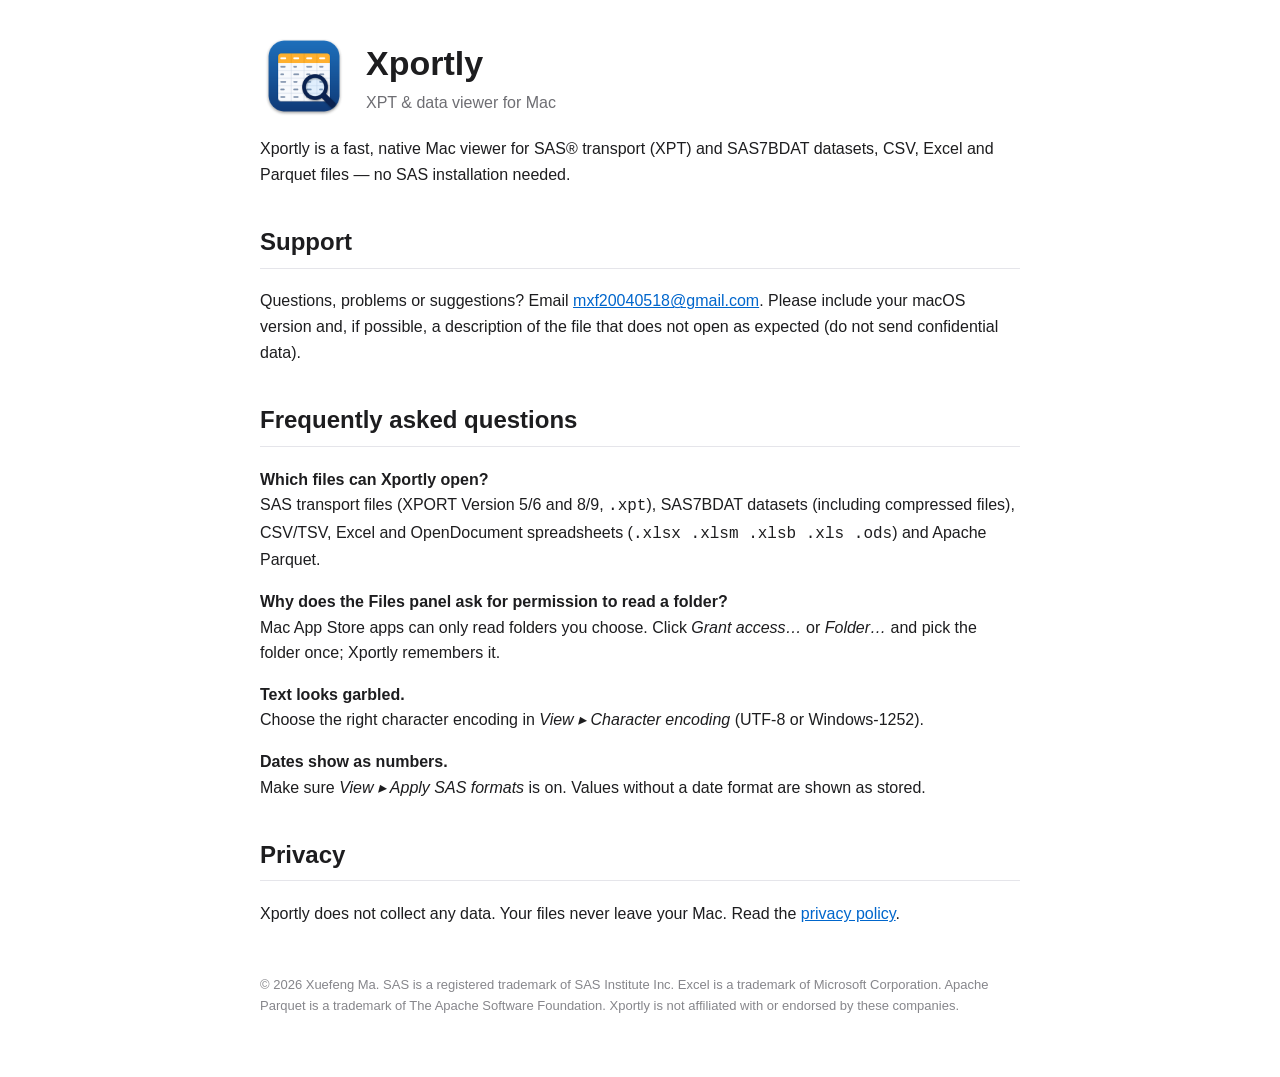
==== index.html @ 94838b4a "Xportly support and privacy pages Co-Authored-By: Claude Opus 5.5 <noreply@anthropic.com>" ====
<!doctype html>
<html lang="en"><head><meta charset="utf-8"><meta name="viewport" content="width=device-width, initial-scale=1">
<title>Xportly — Support</title><link rel="stylesheet" href="style.css"><link rel="icon" href="icon.png"></head>
<body>
<header><img src="icon.png" alt="Xportly icon"><div><h1>Xportly</h1><p class="tag">XPT &amp; data viewer for Mac</p></div></header>

<p>Xportly is a fast, native Mac viewer for SAS® transport (XPT) and SAS7BDAT datasets, CSV, Excel and Parquet files — no SAS installation needed.</p>

<h2>Support</h2>
<p>Questions, problems or suggestions? Email <a href="mailto:mxf20040518@gmail.com">mxf20040518@gmail.com</a>.
Please include your macOS version and, if possible, a description of the file that does not open as expected (do not send confidential data).</p>

<h2>Frequently asked questions</h2>
<p><strong>Which files can Xportly open?</strong><br>
SAS transport files (XPORT Version 5/6 and 8/9, <code>.xpt</code>), SAS7BDAT datasets (including compressed files),
CSV/TSV, Excel and OpenDocument spreadsheets (<code>.xlsx .xlsm .xlsb .xls .ods</code>) and Apache Parquet.</p>
<p><strong>Why does the Files panel ask for permission to read a folder?</strong><br>
Mac App Store apps can only read folders you choose. Click <em>Grant access…</em> or <em>Folder…</em> and pick the folder once; Xportly remembers it.</p>
<p><strong>Text looks garbled.</strong><br>
Choose the right character encoding in <em>View ▸ Character encoding</em> (UTF-8 or Windows-1252).</p>
<p><strong>Dates show as numbers.</strong><br>
Make sure <em>View ▸ Apply SAS formats</em> is on. Values without a date format are shown as stored.</p>

<h2>Privacy</h2>
<p>Xportly does not collect any data. Your files never leave your Mac. Read the <a href="privacy.html">privacy policy</a>.</p>

<footer>© 2026 Xuefeng Ma. SAS is a registered trademark of SAS Institute Inc. Excel is a trademark of Microsoft Corporation.
Apache Parquet is a trademark of The Apache Software Foundation. Xportly is not affiliated with or endorsed by these companies.</footer>
</body></html>
---- style.css ----
body { font: 16px/1.6 -apple-system, BlinkMacSystemFont, "Segoe UI", Helvetica, Arial, sans-serif; max-width: 760px; margin: 0 auto; padding: 32px 20px 64px; color: #1d1d1f; }
header { display: flex; align-items: center; gap: 18px; margin-bottom: 8px; }
header img { width: 88px; height: 88px; }
h1 { margin: 0; font-size: 34px; }
.tag { color: #6e6e73; margin: 0; }
h2 { margin-top: 36px; border-bottom: 1px solid #e5e5ea; padding-bottom: 6px; }
a { color: #0066cc; }
footer { margin-top: 48px; color: #86868b; font-size: 13px; }
@media (prefers-color-scheme: dark) { body { background: #1c1c1e; color: #f2f2f7; } h2 { border-color: #3a3a3c; } .tag, footer { color: #98989d; } a { color: #4da3ff; } }
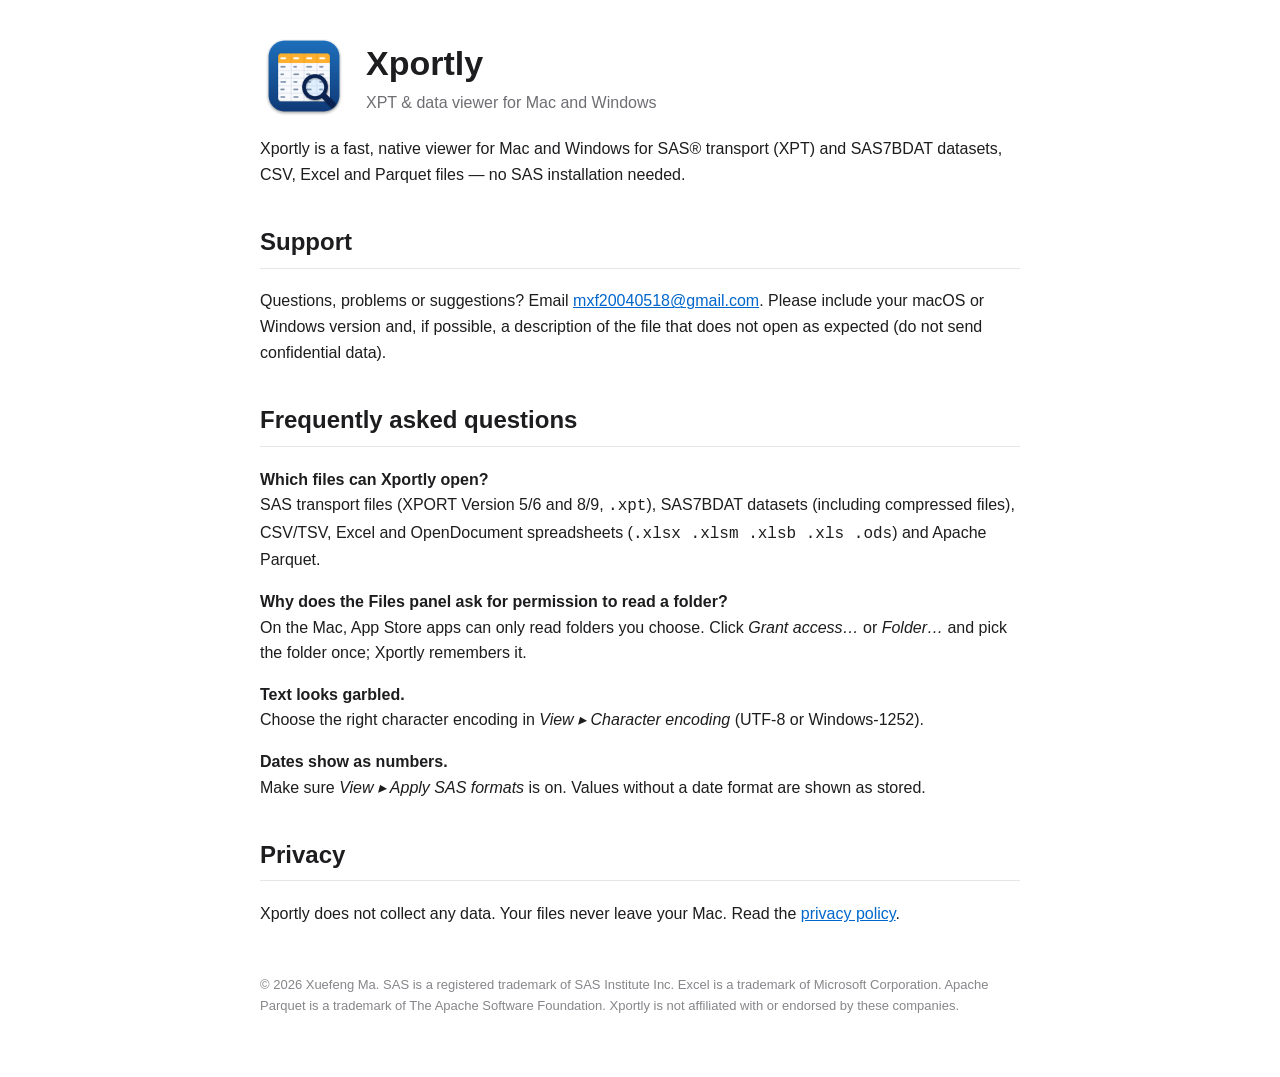
==== commit e546e3f6: "Mention Windows version Co-Authored-By: Claude Opus 5.5 <noreply@anthropic.com>" ====
--- a/index.html
+++ b/index.html
@@ -2,20 +2,20 @@
 <html lang="en"><head><meta charset="utf-8"><meta name="viewport" content="width=device-width, initial-scale=1">
 <title>Xportly — Support</title><link rel="stylesheet" href="style.css"><link rel="icon" href="icon.png"></head>
 <body>
-<header><img src="icon.png" alt="Xportly icon"><div><h1>Xportly</h1><p class="tag">XPT &amp; data viewer for Mac</p></div></header>
+<header><img src="icon.png" alt="Xportly icon"><div><h1>Xportly</h1><p class="tag">XPT &amp; data viewer for Mac and Windows</p></div></header>
 
-<p>Xportly is a fast, native Mac viewer for SAS® transport (XPT) and SAS7BDAT datasets, CSV, Excel and Parquet files — no SAS installation needed.</p>
+<p>Xportly is a fast, native viewer for Mac and Windows for SAS® transport (XPT) and SAS7BDAT datasets, CSV, Excel and Parquet files — no SAS installation needed.</p>
 
 <h2>Support</h2>
 <p>Questions, problems or suggestions? Email <a href="mailto:mxf20040518@gmail.com">mxf20040518@gmail.com</a>.
-Please include your macOS version and, if possible, a description of the file that does not open as expected (do not send confidential data).</p>
+Please include your macOS or Windows version and, if possible, a description of the file that does not open as expected (do not send confidential data).</p>
 
 <h2>Frequently asked questions</h2>
 <p><strong>Which files can Xportly open?</strong><br>
 SAS transport files (XPORT Version 5/6 and 8/9, <code>.xpt</code>), SAS7BDAT datasets (including compressed files),
 CSV/TSV, Excel and OpenDocument spreadsheets (<code>.xlsx .xlsm .xlsb .xls .ods</code>) and Apache Parquet.</p>
 <p><strong>Why does the Files panel ask for permission to read a folder?</strong><br>
-Mac App Store apps can only read folders you choose. Click <em>Grant access…</em> or <em>Folder…</em> and pick the folder once; Xportly remembers it.</p>
+On the Mac, App Store apps can only read folders you choose. Click <em>Grant access…</em> or <em>Folder…</em> and pick the folder once; Xportly remembers it.</p>
 <p><strong>Text looks garbled.</strong><br>
 Choose the right character encoding in <em>View ▸ Character encoding</em> (UTF-8 or Windows-1252).</p>
 <p><strong>Dates show as numbers.</strong><br>
